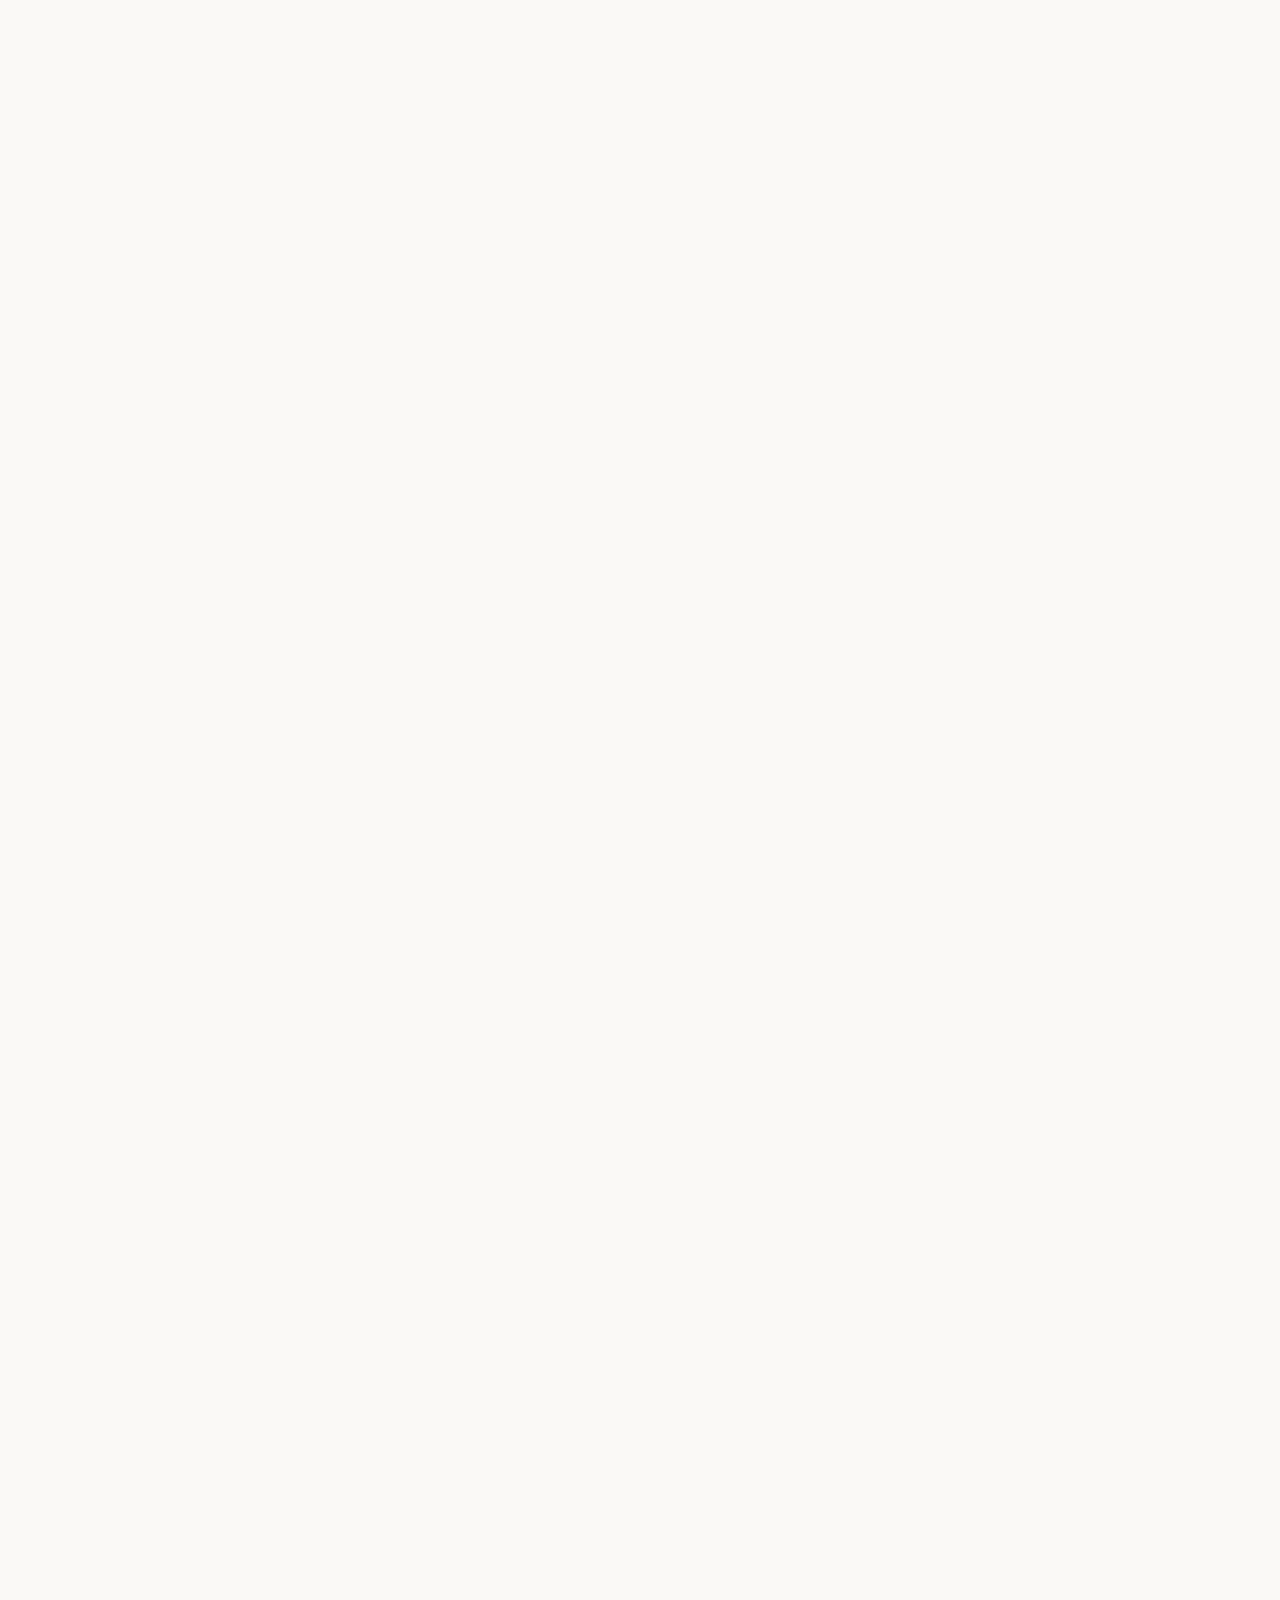
==== index.html @ 171bf6ff "Add Bright Path Coaching website files" ====
<!DOCTYPE html>
<html lang="en">
<head>
<script>document.documentElement.classList.add('js-ready');</script>
<meta charset="UTF-8">
<meta name="viewport" content="width=device-width, initial-scale=1.0">
<title>Bright Path Coaching | Find Your Direction, Build Your Future</title>
<meta name="description" content="Life coaching for professionals navigating career and life transitions with clarity, confidence, and action.">
<link rel="icon" href="favicon.ico" sizes="any">
<link rel="icon" type="image/png" href="favicon-32.png" sizes="32x32">
<link rel="apple-touch-icon" href="favicon-180.png">
<link rel="preconnect" href="https://fonts.googleapis.com">
<link href="https://fonts.googleapis.com/css2?family=Poppins:wght@400;500;600;700&display=swap" rel="stylesheet">
<link rel="stylesheet" href="style.css">
<noscript><style>#site-loader { display: none; }</style></noscript>
</head>
<body>

<div id="site-loader" class="site-loader" aria-hidden="true">
  <img src="loading-screen.jpg" alt="" class="site-loader-image">
  <div class="site-loader-content">
    <span class="site-loader-logo">Bright Path<span>.</span></span>
    <span class="site-loader-tagline">Find Your Direction, Build Your Future.</span>
    <span class="site-loader-dots"><span></span><span></span><span></span></span>
  </div>
</div>

<header class="site-header">
  <nav class="navbar">
    <a href="index.html" class="logo">Bright Path<span>.</span></a>
    <ul class="nav-links">
      <li><a href="index.html" class="active">Home</a></li>
      <li><a href="about.html">About</a></li>
      <li><a href="services.html">Services</a></li>
      <li><a href="blot.html">Blog</a></li>
      <li><a href="contact.html">Contact</a></li>
    </ul>
    <button class="nav-toggle" aria-label="Toggle navigation" aria-expanded="false">
      <span></span><span></span><span></span>
    </button>
  </nav>
</header>

<main>

  <!-- Hero -->
  <section class="hero">
    <div class="container">
      <span class="hero-tag">Life &amp; Career Coaching</span>
      <h1>Find Your Direction, Build Your Future.</h1>
      <p class="lead">One-on-one and group coaching for professionals ready to move through transitions with clarity, confidence, and a plan that actually works.</p>
      <div class="hero-actions">
        <a href="contact.html" class="btn btn-primary">Book a Free Consultation</a>
        <a href="services.html" class="btn btn-outline">View Services</a>
      </div>
    </div>
  </section>

  <!-- Feature Cards -->
  <section id="features">
    <div class="container">
      <div class="section-heading">
        <h2>How Coaching Helps You Move Forward</h2>
        <p>Every session is built around three things: understanding where you stand, believing you can change it, and taking the next real step.</p>
      </div>
      <div class="card-grid">
        <div class="card">
          <div class="card-icon">◎</div>
          <h3>Clarity</h3>
          <p>Get honest, grounded insight into what you actually want — not what you think you should want.</p>
        </div>
        <div class="card">
          <div class="card-icon">✦</div>
          <h3>Confidence</h3>
          <p>Build the self-trust to make decisions and follow through, even when the path feels uncertain.</p>
        </div>
        <div class="card">
          <div class="card-icon">➜</div>
          <h3>Action</h3>
          <p>Leave every session with a concrete next step, so momentum turns into lasting change.</p>
        </div>
      </div>
    </div>
  </section>

  <!-- Testimonials -->
  <section class="testimonials reveal">
    <div class="container">
      <div class="section-heading">
        <h2>What Clients Are Saying</h2>
        <p>Real stories from people who've worked through their own transitions with Bright Path.</p>
      </div>
      <div class="testimonial-grid">
        <div class="testimonial-card">
          <div class="testimonial-stars">★★★★★</div>
          <p class="testimonial-quote">"I came in unsure if I should leave my job. Six sessions later, I had a plan I actually believed in — and the confidence to follow it."</p>
          <div class="testimonial-author">
            <div class="testimonial-avatar">JM</div>
            <div>
              <div class="testimonial-author-name">Jordan M.</div>
              <div class="testimonial-author-role">Marketing Director</div>
            </div>
          </div>
        </div>
        <div class="testimonial-card">
          <div class="testimonial-stars">★★★★★</div>
          <p class="testimonial-quote">"Emma has a way of asking the right question at exactly the right moment. This work changed how I think about my career, not just my next job."</p>
          <div class="testimonial-author">
            <div class="testimonial-avatar">SP</div>
            <div>
              <div class="testimonial-author-name">Sara P.</div>
              <div class="testimonial-author-role">Product Manager</div>
            </div>
          </div>
        </div>
        <div class="testimonial-card">
          <div class="testimonial-stars">★★★★★</div>
          <p class="testimonial-quote">"The group program gave me community and accountability I didn't know I needed. Worth every session."</p>
          <div class="testimonial-author">
            <div class="testimonial-avatar">DL</div>
            <div>
              <div class="testimonial-author-name">David L.</div>
              <div class="testimonial-author-role">Operations Lead</div>
            </div>
          </div>
        </div>
      </div>
    </div>
  </section>

  <!-- CTA -->
  <section>
    <div class="cta-wrap">
      <div class="cta-band">
        <h2>Ready to find your direction?</h2>
        <p>Book a free 20-minute consultation and see if coaching is the right fit — no pressure, no obligation.</p>
        <a href="contact.html" class="btn btn-primary">Book a Free Consultation</a>
      </div>
    </div>
  </section>

</main>

<footer class="site-footer">
  <div class="container">
    <div class="footer-grid">
      <div class="footer-brand">
        <a href="index.html" class="logo">Bright Path<span>.</span></a>
        <p>Helping professionals navigate transitions with purpose, one conversation at a time.</p>
      </div>
      <div class="footer-col">
        <h4>Explore</h4>
        <ul>
          <li><a href="about.html">About</a></li>
          <li><a
---- style.css ----
/* ==========================================================================
   Bright Path Coaching — Shared Stylesheet
   ========================================================================== */

:root {
  --teal: #0D5C63;
  --teal-dark: #094448;
  --coral: #FF6B6B;
  --coral-dark: #ef5555;
  --bg: #FAF9F6;
  --charcoal: #2D3436;
  --white: #ffffff;
  --shadow: 0 4px 20px rgba(13, 92, 99, 0.1);
  --shadow-hover: 0 10px 30px rgba(13, 92, 99, 0.18);
  --radius: 14px;
  --max-width: 1140px;
  --footer-bg: #062E32;
}

* {
  box-sizing: border-box;
}

html {
  scroll-behavior: smooth;
}

body {
  margin: 0;
  font-family: 'Poppins', 'Segoe UI', -apple-system, BlinkMacSystemFont, sans-serif;
  background-color: var(--bg);
  color: var(--charcoal);
  line-height: 1.65;
  -webkit-font-smoothing: antialiased;
  transition: opacity 0.32s ease;
}

/* ---------- Page Transitions ---------- */

html.js-ready body {
  opacity: 0;
}

html.js-ready body.page-loaded {
  opacity: 1;
}

body.page-exit {
  opacity: 0;
}

img {
  max-width: 100%;
  display: block;
}

a {
  text-decoration: none;
  color: inherit;
}

.container {
  max-width: var(--max-width);
  margin: 0 auto;
  padding: 0 24px;
}

h1, h2, h3, h4 {
  font-weight: 700;
  line-height: 1.25;
  margin: 0 0 0.6em;
  color: var(--teal-dark);
}

p {
  margin: 0 0 1em;
}

section {
  padding: 80px 0;
}

/* ---------- Buttons ---------- */

.btn {
  display: inline-block;
  padding: 14px 32px;
  border-radius: 50px;
  font-weight: 600;
  font-size: 1rem;
  border: none;
  cursor: pointer;
  transition: transform 0.2s ease, box-shadow 0.2s ease, background-color 0.2s ease;
}

.btn-primary {
  background-color: var(--coral);
  color: var(--white);
  box-shadow: 0 6px 18px rgba(255, 107, 107, 0.35);
}

.btn-primary:hover {
  background-color: var(--coral-dark);
  transform: translateY(-3px) scale(1.03);
  box-shadow: 0 10px 24px rgba(255, 107, 107, 0.45);
}

.btn-outline {
  background-color: transparent;
  color: var(--teal);
  border: 2px solid var(--teal);
}

.btn-outline:hover {
  background-color: var(--teal);
  color: var(--white);
  transform: translateY(-3px);
}

.btn-block {
  width: 100%;
  text-align: center;
}

/* ---------- Navigation ---------- */

.site-header {
  position: sticky;
  top: 0;
  z-index: 100;
  background-color: rgba(250, 249, 246, 0.92);
  backdrop-filter: blur(8px);
  border-bottom: 1px solid rgba(13, 92, 99, 0.08);
}

.navbar {
  display: flex;
  align-items: center;
  justify-content: space-between;
  padding: 18px 24px;
  max-width: var(--max-width);
  margin: 0 auto;
}

.logo {
  font-size: 1.4rem;
  font-weight: 700;
  color: var(--teal);
  letter-spacing: 0.3px;
}

.logo span {
  color: var(--coral);
}

.nav-links {
  display: flex;
  gap: 8px;
  list-style: none;
  margin: 0;
  padding: 0;
}

.nav-links a {
  padding: 8px 16px;
  border-radius: 50px;
  font-weight: 500;
  color: var(--charcoal);
  transition: background-color 0.2s ease, color 0.2s ease;
}

.nav-links a:hover {
  background-color: rgba(13, 92, 99, 0.08);
  color: var(--teal);
}

.nav-links a.active {
  background-color: var(--teal);
  color: var(--white);
}

.nav-toggle {
  display: none;
  flex-direction: column;
  gap: 5px;
  background: none;
  border: none;
  cursor: pointer;
  padding: 6px;
}

.nav-toggle span {
  width: 26px;
  height: 3px;
  background-color: var(--teal);
  border-radius: 2px;
  transition: transform 0.25s ease, opacity 0.25s ease;
}

/* ---------- Hero ---------- */

.hero {
  position: relative;
  min-height: 100vh;
  display: flex;
  align-items: center;
  overflow: hidden;
  text-align: center;
  background: linear-gradient(180deg, rgba(13, 92, 99, 0.06) 0%, rgba(250, 249, 246, 0) 100%);
}

.hero::before {
  content: "";
  position: absolute;
  inset: 0;
  background:
    radial-gradient(circle at 15% 20%, rgba(255, 107, 107, 0.14) 0%, rgba(255, 107, 107, 0) 45%),
    linear-gradient(135deg, rgba(13, 92, 99, 0.16) 0%, rgba(13, 92, 99, 0.02) 55%, rgba(250, 249, 246, 0) 100%);
  pointer-events: none;
  z-index: 0;
}

.hero .container {
  position: relative;
  z-index: 1;
  width: 100%;
}

.hero-tag {
  display: inline-block;
  background-color: rgba(255, 107, 107, 0.12);
  color: var(--coral-dark);
  padding: 6px 18px;
  border-radius: 50px;
  font-weight: 600;
  font-size: 0.85rem;
  letter-spacing: 0.5px;
  margin-bottom: 18px;
  text-transform: uppercase;
}

.hero h1 {
  font-size: 3rem;
  max-width: 780px;
  margin: 0 auto 20px;
  color: var(--teal-dark);
}

.hero p.lead {
  font-size: 1.2rem;
  max-width: 600px;
  margin: 0 auto 34px;
  color: #555;
}

.hero-actions {
  display: flex;
  gap: 16px;
  justify-content: center;
  flex-wrap: wrap;
}

/* ---------- Page Header (inner pages) ---------- */

.page-header {
  padding: 80px 0 60px;
  text-align: center;
  background: linear-gradient(180deg, rgba(13, 92, 99, 0.06) 0%, rgba(250, 249, 246, 0) 100%);
}

.page-header h1 {
  font-size: 2.6rem;
  margin-bottom: 12px;
}

.page-header p {
  font-size: 1.1rem;
  color: #555;
  max-width: 620px;
  margin: 0 auto;
}

/* ---------- Feature / Value Cards ---------- */

.section-heading {
  text-align: center;
  max-width: 640px;
  margin: 0 auto 50px;
}

.section-heading h2 {
  font-size: 2.1rem;
}

.section-heading p {
  color: #555;
  font-size: 1.05rem;
}

.card-grid {
  display: grid;
  grid-template-columns: repeat(3, 1fr);
  gap: 48px;
}

.card {
  background-color: var(--white);
  border-radius: var(--radius);
  padding: 40px 30px;
  text-align: center;
  box-shadow: var(--shadow);
  transition: transform 0.25s ease, box-shadow 0.25s ease;
}

.card:hover {
  transform: translateY(-8px);
  box-shadow: var(--shadow-hover);
}

.card-icon {
  width: 64px;
  height: 64px;
  margin: 0 auto 20px;
  border-radius: 50%;
  background-color: rgba(13, 92, 99, 0.1);
  display: flex;
  align-items: center;
  justify-content: center;
  font-size: 1.8rem;
  color: var(--teal);
}

.card h3 {
  font-size: 1.3rem;
}

.card p {
  color: #666;
  margin-bottom: 0;
}

/* ---------- Scroll Reveal ---------- */

.reveal {
  opacity: 0;
  transform: translateY(32px);
  transition: opacity 0.8s ease, transform 0.8s ease;
}

.reveal.in-view {
  opacity: 1;
  transform: translateY(0);
}

/* ---------- Testimonials ---------- */

.testimonials {
  background-color: rgba(13, 92, 99, 0.04);
}

.testimonial-grid {
  display: grid;
  grid-template-columns: repeat(3, 1fr);
  gap: 30px;
}

.testimonial-card {
  background-color: var(--white);
  border-radius: var(--radius);
  padding: 32px 28px;
  box-shadow: var(--shadow);
  transition: transform 0.25s ease, box-shadow 0.25s ease;
}

.testimonial-card:hover {
  transform: translateY(-6px);
  box-shadow: var(--shadow-hover);
}

.testimonial-stars {
  color: var(--coral);
  margin-bottom: 14px;
  font-size: 1rem;
  letter-spacing: 2px;
}

.testimonial-quote {
  font-style: italic;
  color: #444;
  margin-bottom: 20px;
}

.testimonial-author {
  display: flex;
  align-items: center;
  gap: 12px;
}

.testimonial-avatar {
  width: 42px;
  height: 42px;
  border-radius: 50%;
  background-color: var(--teal);
  color: var(--white);
  display: flex;
  align-items: center;
  justify-content: center;
  font-weight: 700;
  font-size: 0.9rem;
  flex-shrink: 0;
}

.testimonial-author-name {
  font-weight: 600;
  color: var(--teal-dark);
}

.testimonial-author-role {
  font-size: 0.85rem;
  color: #888;
}

/* ---------- CTA Band ---------- */

.cta-band {
  background: linear-gradient(135deg, var(--teal) 0%, var(--teal-dark) 100%);
  color: var(--white);
  text-align: center;
  border-radius: var(--radius);
  padding: 60px 40px;
  margin: 0 24px;
}

.cta-band h2 {
  color: var(--white);
  font-size: 2rem;
}

.cta-band p {
  color: rgba(255, 255, 255, 0.85);
  max-width: 520px;
  margin: 0 auto 28px;
  font-size: 1.05rem;
}

.cta-wrap {
  max-width: var(--max-width);
  margin: 0 auto;
}

/* ---------- About Page ---------- */

.about-story {
  display: grid;
  grid-template-columns: 250px 1fr;
  gap: 50px;
  align-items: center;
}

.photo-placeholder {
  width: 250px;
  height: 250px;
  border-radius: 50%;
  background: linear-gradient(135deg, var(--teal) 0%, var(--coral) 100%);
  color: var(--white);
  font-size: 4rem;
  font-weight: 700;
  display: flex;
  align-items: center;
  justify-content: center;
  margin: 0 auto;
  box-shadow: var(--shadow-hover);
  flex-shrink: 0;
  overflow: hidden;
}

.photo-placeholder img {
  width: 100%;
  height: 100%;
  object-fit: cover;
  object-position: center;
}

/* ---------- Timeline ---------- */

.timeline {
  position: relative;
  max-width: 760px;
  margin: 0 auto;
  padding-left: 44px;
}

.timeline::before {
  content: "";
  position: absolute;
  left: 9px;
  top: 4px;
  bottom: 4px;
  width: 2px;
  background: rgba(13, 92, 99, 0.15);
}

.timeline-item {
  position: relative;
  padding-bottom: 42px;
}

.timeline-item:last-child {
  padding-bottom: 0;
}

.timeline-dot {
  position: absolute;
  left: -44px;
  top: 3px;
  width: 20px;
  height: 20px;
  border-radius: 50%;
  background: var(--coral);
  border: 3px solid var(--bg);
  box-shadow: 0 0 0 2px rgba(13, 92, 99, 0.18);
}

.timeline-year {
  font-weight: 700;
  color: var(--coral-dark);
  font-size: 0.85rem;
  text-transform: uppercase;
  letter-spacing: 0.6px;
  margin-bottom: 4px;
}

.timeline-item h4 {
  font-size: 1.15rem;
  margin-bottom: 6px;
  color: var(--teal-dark);
}

.timeline-item p {
  color: #666;
  margin-bottom: 0;
}

.mission-band {
  background-color: rgba(13, 92, 99, 0.06);
  text-align: center;
}

.mission-band blockquote {
  font-size: 1.7rem;
  font-weight: 600;
  color: var(--teal-dark);
  max-width: 720px;
  margin: 0 auto;
  font-style: normal;
}

.values-grid {
  display: grid;
  grid-template-columns: repeat(3, 1fr);
  gap: 30px;
}

.cert-list {
  display: flex;
  gap: 20px;
  justify-content: center;
  flex-wrap: wrap;
  margin-top: 20px;
}

.cert-badge {
  background-color: var(--white);
  border: 1px solid rgba(13, 92, 99, 0.15);
  border-radius: 50px;
  padding: 12px 24px;
  font-weight: 600;
  color: var(--teal);
  box-shadow: var(--shadow);
}

/* ---------- Services / Pricing ---------- */

.pricing-grid {
  display: grid;
  grid-template-columns: repeat(3, 1fr);
  gap: 30px;
  align-items: stretch;
}

.pricing-card {
  position: relative;
  background-color: var(--white);
  border-radius: var(--radius);
  padding: 40px 32px;
  box-shadow: var(--shadow);
  display: flex;
  flex-direction: column;
  transition: transform 0.25s ease, box-shadow 0.25s ease;
  border-top: 4px solid var(--teal);
}

.pricing-card:hover {
  transform: translateY(-8px);
  box-shadow: var(--shadow-hover);
}

.pricing-card.featured {
  border: 2px solid var(--coral);
  border-top: 4px solid var(--coral);
  transform: scale(1.05);
  box-shadow: var(--shadow-hover);
  z-index: 2;
}

.pricing-card.featured:hover {
  transform: scale(1.05) translateY(-8px);
}

.pricing-badge {
  position: absolute;
  top: -14px;
  left: 50%;
  transform: translateX(-50%);
  background-color: var(--coral);
  color: var(--white);
  font-size: 0.75rem;
  font-weight: 700;
  text-transform: uppercase;
  letter-spacing: 0.5px;
  padding: 6px 18px;
  border-radius: 50px;
  margin-bottom: 14px;
  box-shadow: 0 4px 12px rgba(255, 107, 107, 0.4);
  white-space: nowrap;
}

.pricing-card h3 {
  font-size: 1.5rem;
  margin-bottom: 4px;
}

.price {
  font-size: 2.2rem;
  font-weight: 700;
  color: var(--coral);
  margin-bottom: 6px;
}

.price span {
  font-size: 1rem;
  font-weight: 500;
  color: #888;
}

.pricing-desc {
  color: #666;
  margin-bottom: 20px;
}

.feature-list {
  list-style: none;
  padding: 0;
  margin: 0 0 30px;
  flex-grow: 1;
}

.feature-list li {
  padding: 9px 0;
  border-bottom: 1px solid rgba(13, 92, 99, 0.08);
  color: #444;
  display: flex;
  align-items: flex-start;
  gap: 10px;
}

.feature-list li::before {
  content: "\2713";
  color: var(--teal);
  font-weight: 700;
  flex-shrink: 0;
}

/* ---------- Comparison Table ---------- */

.comparison-wrap {
  margin-top: 70px;
}

.comparison-table-scroll {
  overflow-x: auto;
  border-radius: var(--radius);
  box-shadow: var(--shadow);
}

.comparison-table {
  width: 100%;
  border-collapse: collapse;
  background-color: var(--white);
  min-width: 640px;
}

.comparison-table th,
.comparison-table td {
  padding: 16px 22px;
  text-align: left;
  border-bottom: 1px solid rgba(13, 92, 99, 0.08);
  font-size: 0.95rem;
}

.comparison-table thead th {
  background-color: var(--teal);
  color: var(--white);
  font-weight: 600;
  white-space: nowrap;
}

.comparison-table tbody tr:last-child td {
  border-bottom: none;
}

.comparison-table tbody tr:nth-child(even) {
  background-color: rgba(13, 92, 99, 0.03);
}

.comparison-table td:first-child,
.comparison-table th:first-child {
  font-weight: 600;
  color: var(--teal-dark);
}

.comparison-table td.yes {
  color: var(--teal);
  font-weight: 700;
  text-align: center;
}

.comparison-table td.no {
  color: #ccc;
  text-align: center;
}

/* ---------- Blog ---------- */

.blog-layout {
  display: grid;
  grid-template-columns: 2fr 1fr;
  gap: 40px;
  align-items: start;
}

.blog-layout .blog-grid {
  grid-template-columns: 1fr;
}

.blog-grid {
  display: grid;
  grid-template-columns: repeat(3, 1fr);
  gap: 30px;
}

.blog-card {
  background-color: var(--white);
  border-radius: var(--radius);
  overflow: hidden;
  box-shadow: var(--shadow);
  transition: transform 0.25s ease, box-shadow 0.25s ease;
  display: flex;
  flex-direction: column;
}

.blog-card:hover {
  transform: translateY(-8px);
  box-shadow: var(--shadow-hover);
}

.blog-thumb {
  height: 200px;
  background: linear-gradient(135deg, var(--teal) 0%, var(--coral) 100%);
  display: flex;
  align-items: center;
  justify-content: center;
  color: rgba(255, 255, 255, 0.75);
  font-size: 0.8rem;
  font-weight: 700;
  text-transform: uppercase;
  letter-spacing: 1px;
}

.blog-body {
  padding: 26px 26px 30px;
}

.blog-tags {
  display: flex;
  flex-wrap: wrap;
  gap: 8px;
  margin-bottom: 12px;
}

.tag-pill {
  background-color: rgba(13, 92, 99, 0.08);
  color: var(--teal);
  font-size: 0.72rem;
  font-weight: 600;
  padding: 4px 12px;
  border-radius: 50px;
  text-transform: uppercase;
  letter-spacing: 0.4px;
}

.blog-date {
  font-size: 0.82rem;
  color: var(--coral-dark);
  font-weight: 600;
  text-transform: uppercase;
  letter-spacing: 0.4px;
  margin-bottom: 10px;
}

.blog-card h3 {
  font-size: 1.25rem;
  margin-bottom: 10px;
}

.blog-card p {
  color: #666;
  font-size: 0.95rem;
}

.read-more {
  color: var(--teal);
  font-weight: 600;
  display: inline-flex;
  align-items: center;
  gap: 6px;
  transition: gap 0.2s ease, color 0.2s ease;
}

.read-more:hover {
  gap: 10px;
  color: var(--coral);
}

/* ---------- Blog Sidebar ---------- */

.blog-sidebar {
  display: flex;
  flex-direction: column;
  gap: 30px;
}

.sidebar-widget {
  background-color: var(--white);
  border-radius: var(--radius);
  padding: 30px 26px;
  box-shadow: var(--shadow);
}

.sidebar-widget h4 {
  font-size: 1.1rem;
  margin-bottom: 18px;
}

.author-widget {
  text-align: center;
}

.author-avatar {
  width: 76px;
  height: 76px;
  border-radius: 50%;
  background: linear-gradient(135deg, var(--teal) 0%, var(--coral) 100%);
  color: var(--white);
  font-weight: 700;
  font-size: 1.5rem;
  display: flex;
  align-items: center;
  justify-content: center;
  margin: 0 auto 14px;
}

.author-widget p {
  color: #666;
  font-size: 0.92rem;
  margin-bottom: 0;
}

.author-name {
  font-weight: 600;
  color: var(--teal-dark);
  margin-bottom: 6px;
}

.category-list {
  list-style: none;
  padding: 0;
  margin: 0;
}

.category-list li {
  display: flex;
  justify-content: space-between;
  padding: 11px 0;
  border-bottom: 1px solid rgba(13, 92, 99, 0.08);
  color: #444;
}

.category-list li:last-child {
  border-bottom: none;
}

.category-list a {
  font-weight: 500;
  transition: color 0.2s ease;
}

.category-list a:hover {
  color: var(--teal);
}

.category-count {
  color: #999;
  font-size: 0.85rem;
}

/* ---------- Contact ---------- */

.contact-grid {
  display: grid;
  grid-template-columns: 1fr 1fr;
  gap: 50px;
}

.contact-form {
  background-color: var(--white);
  border-radius: var(--radius);
  padding: 40px;
  box-shadow: var(--shadow);
}

.form-group {
  margin-bottom: 22px;
}

.form-group label {
  display: block;
  font-weight: 600;
  margin-bottom: 8px;
  color: var(--teal-dark);
  font-size: 0.95rem;
}

.form-group input,
.form-group textarea {
  width: 100%;
  padding: 13px 16px;
  border-radius: 10px;
  border: 1px solid rgba(13, 92, 99, 0.2);
  background-color: var(--bg);
  font-family: inherit;
  font-size: 1rem;
  color: var(--charcoal);
  transition: border-color 0.2s ease, box-shadow 0.2s ease;
}

.form-group input:focus,
.form-group textarea:focus {
  outline: none;
  border-color: var(--teal);
  box-shadow: 0 0 0 3px rgba(13, 92, 99, 0.12);
}

.form-group input.invalid,
.form-group textarea.invalid {
  border-color: var(--coral-dark);
  box-shadow: 0 0 0 3px rgba(255, 107, 107, 0.12);
}

.form-group textarea {
  resize: vertical;
  min-height: 140px;
}

.form-error {
  display: block;
  color: var(--coral-dark);
  font-size: 0.85rem;
  font-weight: 500;
  margin-top: 7px;
  opacity: 0;
  max-height: 0;
  overflow: hidden;
  transition: opacity 0.2s ease;
}

.form-error.visible {
  opacity: 1;
  max-height: 40px;
}

.form-note {
  font-size: 0.85rem;
  color: #888;
  margin-top: -10px;
}

.form-success {
  display: none;
  background-color: rgba(13, 92, 99, 0.1);
  color: var(--teal-dark);
  padding: 16px 20px;
  border-radius: 10px;
  font-weight: 600;
  margin-bottom: 22px;
}

.form-success.visible {
  display: block;
}

.contact-info-card {
  margin-bottom: 26px;
}

.contact-info-card h3 {
  font-size: 1.1rem;
  margin-bottom: 6px;
}

.contact-info-card p {
  color: #555;
  margin-bottom: 0;
}

.social-links {
  display: flex;
  gap: 14px;
  margin-top: 10px;
}

.social-links a {
  width: 44px;
  height: 44px;
  border-radius: 50%;
  background-color: rgba(13, 92, 99, 0.08);
  color: var(--teal);
  display: flex;
  align-items: center;
  justify-content: center;
  font-weight: 700;
  transition: background-color 0.2s ease, color 0.2s ease, transform 0.2s ease;
}

.social-links a:hover {
  background-color: var(--teal);
  color: var(--white);
  transform: translateY(-4px);
}

.map-placeholder {
  border-radius: var(--radius);
  overflow: hidden;
  height: 220px;
  background-color: #d9d9d9;
  display: flex;
  align-items: center;
  justify-content: center;
  color: #888;
  font-weight: 700;
  font-size: 1.1rem;
  text-transform: uppercase;
  letter-spacing: 1px;
  margin-top: 10px;
}

/* ---------- Footer ---------- */

.site-footer {
  background-color: var(--footer-bg);
  color: rgba(255, 255, 255, 0.85);
  padding: 60px 0 26px;
}

.footer-grid {
  display: grid;
  grid-template-columns: 2fr 1fr 1fr;
  gap: 40px;
  margin-bottom: 40px;
}

.footer-brand .logo {
  color: var(--white);
}

.footer-brand .logo span {
  color: var(--coral);
}

.footer-brand p {
  color: rgba(255, 255, 255, 0.65);
  max-width: 320px;
  margin-top: 14px;
}

.footer-col h4 {
  color: var(--white);
  font-size: 1rem;
  margin-bottom: 16px;
}

.footer-col ul {
  list-style: none;
  padding: 0;
  margin: 0;
}

.footer-col li {
  margin-bottom: 10px;
}

.footer-col a {
  color: rgba(255, 255, 255, 0.7);
  transition: color 0.2s ease;
}

.footer-col a:hover {
  color: var(--coral);
}

.footer-social {
  display: flex;
  gap: 12px;
  margin-top: 4px;
}

.footer-social a {
  width: 40px;
  height: 40px;
  border-radius: 50%;
  background-color: rgba(255, 255, 255, 0.08);
  color: rgba(255, 255, 255, 0.85);
  display: flex;
  align-items: center;
  justify-content: center;
  transition: background-color 0.2s ease, color 0.2s ease, transform 0.2s ease;
}

.footer-social a:hover {
  background-color: var(--coral);
  color: var(--white);
  transform: translateY(-4px);
}

.footer-social svg {
  width: 18px;
  height: 18px;
}

.footer-bottom {
  border-top: 1px solid rgba(255, 255, 255, 0.12);
  padding-top: 22px;
  text-align: center;
  font-size: 0.85rem;
  color: rgba(255, 255, 255, 0.55);
}

/* ---------- Responsive ---------- */

@media (max-width: 900px) {
  .card-grid,
  .testimonial-grid,
  .values-grid,
  .pricing-grid,
  .blog-grid {
    grid-template-columns: 1fr 1fr;
  }

  .about-story {
    grid-template-columns: 1fr;
    text-align: center;
  }

  .contact-grid {
    grid-template-columns: 1fr;
  }

  .footer-grid {
    grid-template-columns: 1fr 1fr;
  }

  .blog-layout {
    grid-template-columns: 1fr;
  }

  .pricing-card.featured {
    transform: none;
  }

  .pricing-card.featured:hover {
    transform: translateY(-8px);
  }
}

@media (max-width: 700px) {
  .nav-toggle {
    display: flex;
  }

  .nav-links {
    position: absolute;
    top: 100%;
    left: 0;
    right: 0;
    background-color: var(--bg);
    flex-direction: column;
    padding: 14px 24px 22px;
    gap: 4px;
    box-shadow: var(--shadow);
    transform: translateY(-12px);
    opacity: 0;
    pointer-events: none;
    transition: transform 0.25s ease, opacity 0.25s ease;
  }

  .nav-links.open {
    transform: translateY(0);
    opacity: 1;
    pointer-events: auto;
  }

  .nav-links a {
    display: block;
    text-align: center;
  }

  .hero h1 {
    font-size: 2.2rem;
  }

  .hero p.lead {
    font-size: 1.05rem;
  }

  .page-header h1 {
    font-size: 2rem;
  }

  .card-grid,
  .testimonial-grid,
  .values-grid,
  .pricing-grid,
  .blog-grid {
    grid-template-columns: 1fr;
  }

  .cta-band {
    margin: 0 16px;
    padding: 44px 24px;
  }

  section {
    padding: 56px 0;
  }

  .footer-grid {
    grid-template-columns: 1fr;
    gap: 30px;
    text-align: center;
  }

  .footer-brand p {
    margin-left: auto;
    margin-right: auto;
  }

  .footer-social {
    justify-content: center;
  }
}

/* ---------- Site Loader (index.html only) ---------- */

.site-loader {
  position: fixed;
  inset: 0;
  z-index: 9999;
  display: flex;
  align-items: flex-end;
  justify-content: center;
  overflow: hidden;
  background-color: var(--charcoal);
  opacity: 1;
  transition: opacity 0.8s ease;
}

.site-loader-image {
  position: absolute;
  inset: 0;
  width: 100%;
  height: 100%;
  object-fit: cover;
  object-position: center;
  filter: brightness(0.75);
}

.site-loader::after {
  content: "";
  position: absolute;
  inset: 0;
  background: linear-gradient(180deg, rgba(6, 20, 22, 0.05) 0%, rgba(6, 20, 22, 0.8) 100%);
}

.site-loader-content {
  position: relative;
  z-index: 1;
  text-align: center;
  color: var(--white);
  padding-bottom: 70px;
  display: flex;
  flex-direction: column;
  align-items: center;
  gap: 10px;
}

.site-loader-logo {
  font-size: 1.8rem;
  font-weight: 700;
  letter-spacing: 0.5px;
}

.site-loader-logo span {
  color: var(--coral);
}

.site-loader-tagline {
  font-size: 1rem;
  color: rgba(255, 255, 255, 0.85);
  letter-spacing: 0.3px;
}

.site-loader-dots {
  display: flex;
  gap: 6px;
  margin-top: 8px;
}

.site-loader-dots span {
  width: 6px;
  height: 6px;
  border-radius: 50%;
  background-color: var(--coral);
  opacity: 0.35;
  animation: loaderPulse 1.2s ease-in-out infinite;
}

.site-loader-dots span:nth-child(2) {
  animation-delay: 0.2s;
}

.site-loader-dots span:nth-child(3) {
  animation-delay: 0.4s;
}

@keyframes loaderPulse {
  0%, 80%, 100% {
    opacity: 0.3;
    transform: scale(0.8);
  }
  40% {
    opacity: 1;
    transform: scale(1);
  }
}

.site-loader.loader-hidden {
  opacity: 0;
  pointer-events: none;
}

@media (max-width: 700px) {
  .site-loader-logo {
    font-size: 1.5rem;
  }

  .site-loader-tagline {
    font-size: 0.9rem;
    padding: 0 30px;
    text-align: center;
  }
}
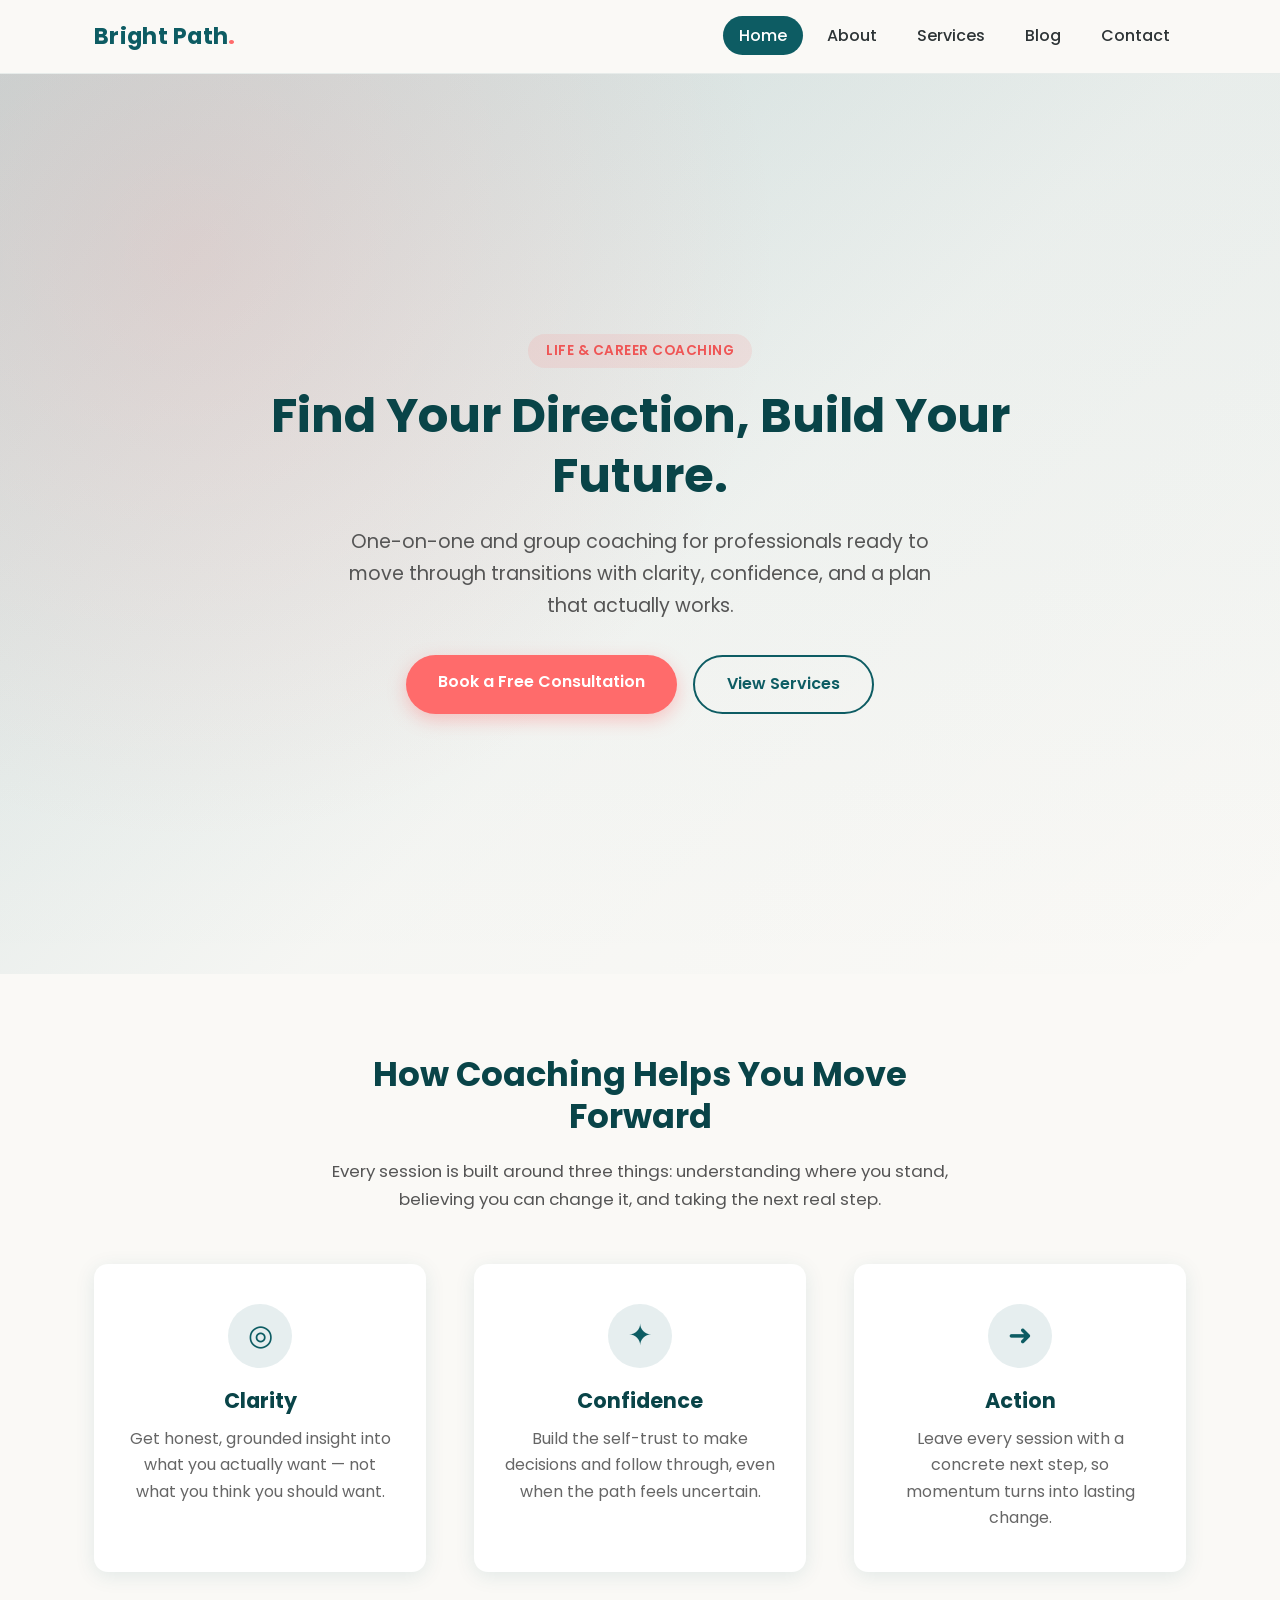
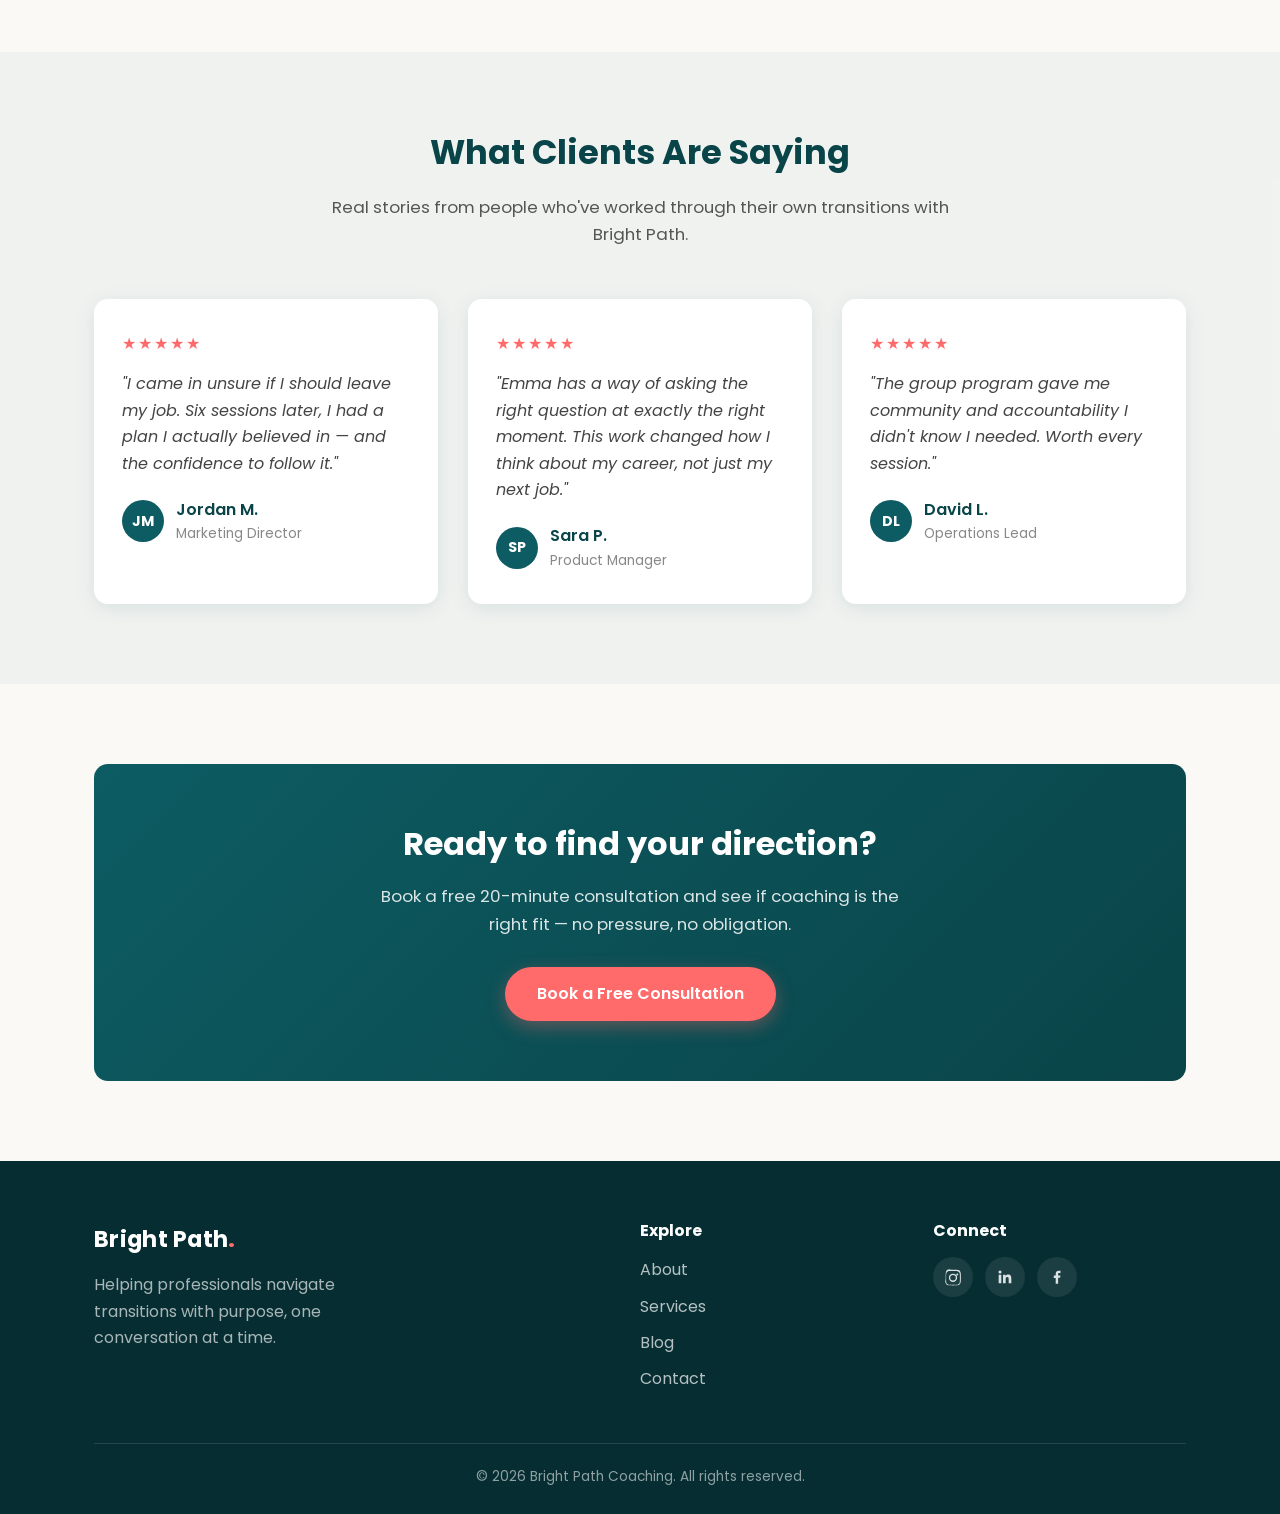
==== commit 3d8b0bdb: "Update site files" ====
--- a/index.html
+++ b/index.html
@@ -152,4 +152,32 @@
         <h4>Explore</h4>
         <ul>
           <li><a href="about.html">About</a></li>
-          <li><a +          <li><a href="services.html">Services</a></li>
+          <li><a href="blot.html">Blog</a></li>
+          <li><a href="contact.html">Contact</a></li>
+        </ul>
+      </div>
+      <div class="footer-col">
+        <h4>Connect</h4>
+        <div class="footer-social">
+          <a href="https://instagram.com" target="_blank" rel="noopener" aria-label="Instagram">
+            <svg viewBox="0 0 24 24" fill="currentColor" aria-hidden="true"><path d="M12 2.2c3.2 0 3.6 0 4.9.1 1.2.1 2 .3 2.5.5.6.2 1 .5 1.5 1 .4.4.7.9 1 1.5.2.5.4 1.3.5 2.5.1 1.3.1 1.7.1 4.9s0 3.6-.1 4.9c-.1 1.2-.3 2-.5 2.5-.2.6-.5 1-1 1.5-.4.4-.9.7-1.5 1-.5.2-1.3.4-2.5.5-1.3.1-1.7.1-4.9.1s-3.6 0-4.9-.1c-1.2-.1-2-.3-2.5-.5-.6-.2-1-.5-1.5-1-.4-.4-.7-.9-1-1.5-.2-.5-.4-1.3-.5-2.5C2.2 15.6 2.2 15.2 2.2 12s0-3.6.1-4.9c.1-1.2.3-2 .5-2.5.2-.6.5-1 1-1.5.4-.4.9-.7 1.5-1 .5-.2 1.3-.4 2.5-.5C8.4 2.2 8.8 2.2 12 2.2zm0 1.8c-3.1 0-3.5 0-4.7.1-1 .1-1.6.2-2 .4-.5.2-.8.4-1.2.8-.4.4-.6.7-.8 1.2-.1.4-.3 1-.4 2-.1 1.2-.1 1.6-.1 4.7s0 3.5.1 4.7c.1 1 .2 1.6.4 2 .2.5.4.8.8 1.2.4.4.7.6 1.2.8.4.1 1 .3 2 .4 1.2.1 1.6.1 4.7.1s3.5 0 4.7-.1c1-.1 1.6-.2 2-.4.5-.2.8-.4 1.2-.8.4-.4.6-.7.8-1.2.1-.4.3-1 .4-2 .1-1.2.1-1.6.1-4.7s0-3.5-.1-4.7c-.1-1-.2-1.6-.4-2-.2-.5-.4-.8-.8-1.2-.4-.4-.7-.6-1.2-.8-.4-.1-1-.3-2-.4-1.2-.1-1.6-.1-4.7-.1zm0 3.5a5.5 5.5 0 110 11 5.5 5.5 0 010-11zm0 1.8a3.7 3.7 0 100 7.4 3.7 3.7 0 000-7.4zm5.7-2a1.3 1.3 0 110 2.6 1.3 1.3 0 010-2.6z"/></svg>
+          </a>
+          <a href="https://linkedin.com" target="_blank" rel="noopener" aria-label="LinkedIn">
+            <svg viewBox="0 0 24 24" fill="currentColor" aria-hidden="true"><path d="M20.45 20.45h-3.55v-5.57c0-1.33-.03-3.04-1.85-3.04-1.86 0-2.15 1.45-2.15 2.94v5.67H9.35V9h3.41v1.56h.05c.48-.9 1.64-1.85 3.37-1.85 3.6 0 4.27 2.37 4.27 5.46v6.28zM5.34 7.43a2.06 2.06 0 110-4.12 2.06 2.06 0 010 4.12zM7.12 20.45H3.56V9h3.56v11.45z"/></svg>
+          </a>
+          <a href="https://facebook.com" target="_blank" rel="noopener" aria-label="Facebook">
+            <svg viewBox="0 0 24 24" fill="currentColor" aria-hidden="true"><path d="M13.5 21v-7.9h2.66l.4-3.1h-3.06V8.1c0-.9.25-1.51 1.54-1.51h1.64V3.8c-.28-.04-1.26-.12-2.4-.12-2.37 0-4 1.45-4 4.1v2.3H7.7v3.1h2.58V21h3.22z"/></svg>
+          </a>
+        </div>
+      </div>
+    </div>
+    <div class="footer-bottom">
+      &copy; 2026 Bright Path Coaching. All rights reserved.
+    </div>
+  </div>
+</footer>
+
+<script src="script.js"></script>
+</body>
+</html>
